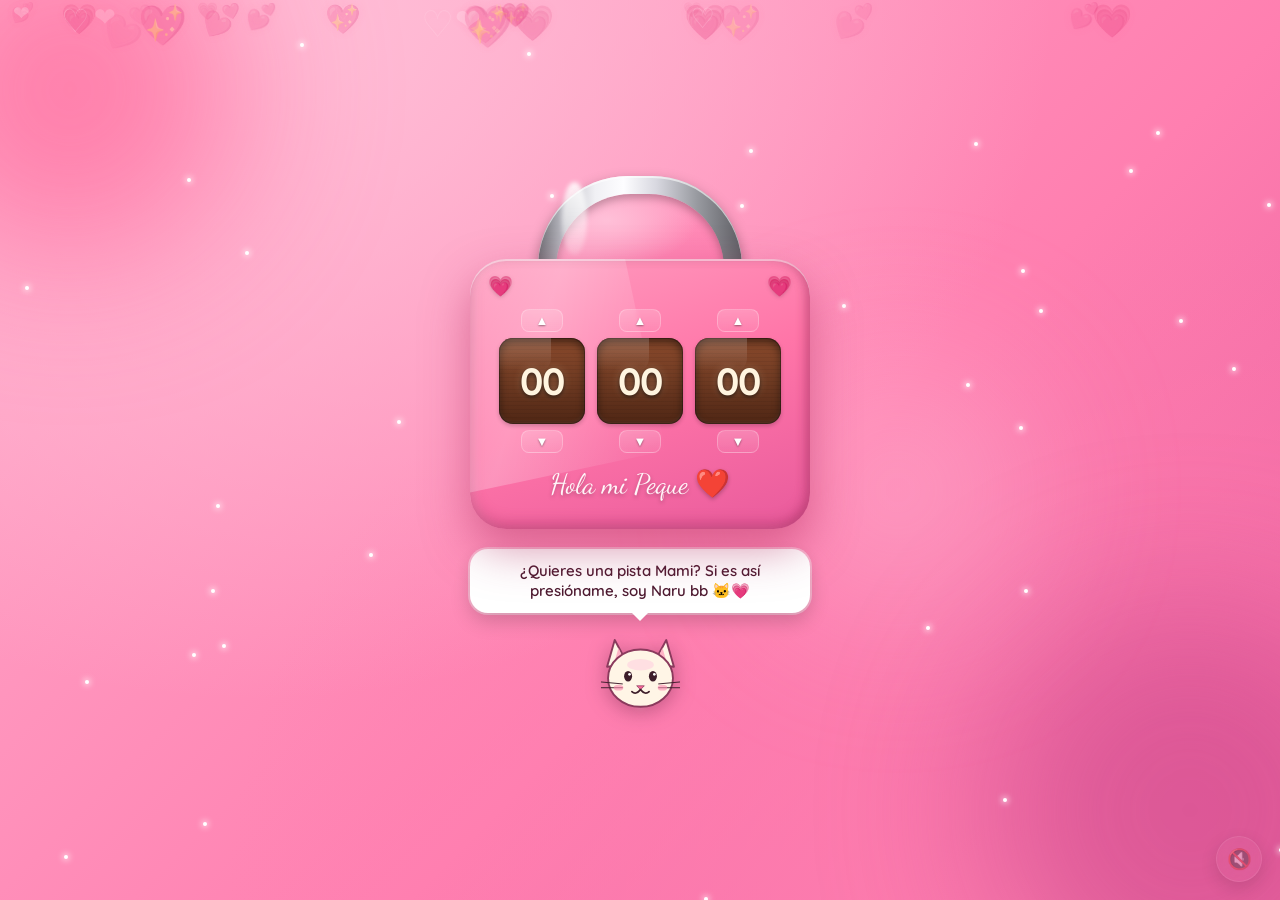
==== index.html @ a6a7d65a "Primer commit: detalle para mi peque" ====
<!DOCTYPE html>
<html lang="es">
<head>
    <meta charset="UTF-8">
    <meta name="viewport" content="width=device-width, initial-scale=1.0, maximum-scale=1.0, user-scalable=no">
    <meta name="theme-color" content="#ff8fb1">
    <title>Para Mi Amor 💖</title>
    <link rel="stylesheet" href="css/lock.css">
    <link href="https://fonts.googleapis.com/css2?family=Dancing+Script:wght@600;700&family=Quicksand:wght@500;600;700&display=swap" rel="stylesheet">
</head>
<body>
    <!-- Animated background layers -->
    <div class="bg-blob blob-1"></div>
    <div class="bg-blob blob-2"></div>
    <div class="bg-blob blob-3"></div>
    <div class="sparkles" id="sparkles"></div>
    <div class="hearts-bg" id="heartsBg"></div>

    <div class="lock-container">
        <div class="lock" id="lock">
            <!-- Shackle (top metal arch) -->
            <div class="shackle">
                <div class="shackle-shine"></div>
            </div>

            <!-- Lock body -->
            <div class="lock-body">
                <div class="body-glare"></div>
                <span class="corner-heart top-left">💗</span>
                <span class="corner-heart top-right">💗</span>

                <div class="dials">
                    <div class="dial">
                        <button class="arrow up" data-index="0" data-dir="1" aria-label="subir">▲</button>
                        <div class="dial-window">
                            <div class="dial-track" id="track-0">
                                <span class="dial-num">00</span>
                            </div>
                            <div class="dial-glare"></div>
                        </div>
                        <button class="arrow down" data-index="0" data-dir="-1" aria-label="bajar">▼</button>
                    </div>
                    <div class="dial">
                        <button class="arrow up" data-index="1" data-dir="1" aria-label="subir">▲</button>
                        <div class="dial-window">
                            <div class="dial-track" id="track-1">
                                <span class="dial-num">00</span>
                            </div>
                            <div class="dial-glare"></div>
                        </div>
                        <button class="arrow down" data-index="1" data-dir="-1" aria-label="bajar">▼</button>
                    </div>
                    <div class="dial">
                        <button class="arrow up" data-index="2" data-dir="1" aria-label="subir">▲</button>
                        <div class="dial-window">
                            <div class="dial-track" id="track-2">
                                <span class="dial-num">00</span>
                            </div>
                            <div class="dial-glare"></div>
                        </div>
                        <button class="arrow down" data-index="2" data-dir="-1" aria-label="bajar">▼</button>
                    </div>
                </div>

                <p class="status" id="status">Hola mi Peque ❤️</p>
            </div>
        </div>

        <!-- Naru the cat with speech bubble (clickable for hint) -->
        <div class="naru-wrap">
            <div class="bubble" id="naruBubble">
                <span id="bubbleText">¿Quieres una pista Mami? Si es así presióname, soy Naru bb 🐱💗</span>
                <div class="bubble-tail"></div>
            </div>

            <button class="naru-cat" id="naruCat" aria-label="Naru, dame una pista">
                <svg viewBox="0 0 110 110" xmlns="http://www.w3.org/2000/svg">
                    <!-- ears outer -->
                    <path d="M20 50 L28 22 L42 48 Z" fill="#fff5e6" stroke="#8b3a5d" stroke-width="2" stroke-linejoin="round"/>
                    <path d="M68 48 L82 22 L90 50 Z" fill="#fff5e6" stroke="#8b3a5d" stroke-width="2" stroke-linejoin="round"/>
                    <!-- ears inner -->
                    <path d="M28 44 L32 30 L38 44 Z" fill="#ffb3c6"/>
                    <path d="M72 44 L78 30 L82 44 Z" fill="#ffb3c6"/>
                    <!-- head -->
                    <ellipse cx="55" cy="62" rx="34" ry="30" fill="#fff5e6" stroke="#8b3a5d" stroke-width="2"/>
                    <!-- forehead patch (pink) -->
                    <ellipse cx="55" cy="48" rx="14" ry="6" fill="#ffd0e0" opacity="0.6"/>
                    <!-- eyes -->
                    <ellipse class="cat-eye" cx="42" cy="60" rx="4.2" ry="5.5" fill="#3d1d2a"/>
                    <ellipse class="cat-eye" cx="68" cy="60" rx="4.2" ry="5.5" fill="#3d1d2a"/>
                    <circle cx="43.5" cy="58" r="1.4" fill="#fff"/>
                    <circle cx="69.5" cy="58" r="1.4" fill="#fff"/>
                    <!-- nose -->
                    <path d="M51 70 L59 70 L55 74 Z" fill="#ff6b9d" stroke="#8b3a5d" stroke-width="0.8" stroke-linejoin="round"/>
                    <!-- mouth -->
                    <path d="M55 74 Q50 80 46 76" stroke="#3d1d2a" stroke-width="1.8" fill="none" stroke-linecap="round"/>
                    <path d="M55 74 Q60 80 64 76" stroke="#3d1d2a" stroke-width="1.8" fill="none" stroke-linecap="round"/>
                    <!-- whiskers -->
                    <line x1="14" y1="66" x2="36" y2="68" stroke="#3d1d2a" stroke-width="1" stroke-linecap="round"/>
                    <line x1="14" y1="72" x2="36" y2="72" stroke="#3d1d2a" stroke-width="1" stroke-linecap="round"/>
                    <line x1="74" y1="68" x2="96" y2="66" stroke="#3d1d2a" stroke-width="1" stroke-linecap="round"/>
                    <line x1="74" y1="72" x2="96" y2="72" stroke="#3d1d2a" stroke-width="1" stroke-linecap="round"/>
                    <!-- blush -->
                    <ellipse cx="32" cy="72" rx="5" ry="3" fill="#ff8ab0" opacity="0.6"/>
                    <ellipse cx="78" cy="72" rx="5" ry="3" fill="#ff8ab0" opacity="0.6"/>
                </svg>
            </button>
        </div>
    </div>

    <script src="js/lock.js"></script>
    <script src="js/music.js"></script>
    <script>startMusic('menu');</script>
</body>
</html>
---- css/lock.css ----
* {
    margin: 0;
    padding: 0;
    box-sizing: border-box;
    -webkit-tap-highlight-color: transparent;
}

html, body {
    min-height: 100%;
    overflow-x: hidden;
    overflow-y: auto;
    font-family: 'Quicksand', sans-serif;
    background:
        radial-gradient(ellipse at 20% 0%,  #ffc0d8 0%, transparent 55%),
        radial-gradient(ellipse at 80% 100%, #ff7fb0 0%, transparent 55%),
        linear-gradient(135deg, #ffaecc 0%, #ff7fb0 60%, #e85a9c 100%);
    background-attachment: fixed;
    user-select: none;
    -webkit-user-select: none;
}

/* ===== Animated gradient blobs in the background ===== */
.bg-blob {
    position: fixed;
    border-radius: 50%;
    filter: blur(80px);
    opacity: 0.55;
    z-index: 0;
    pointer-events: none;
    animation: blobFloat 18s ease-in-out infinite;
}
.blob-1 {
    width: 340px; height: 340px;
    background: #ff4e89;
    top: -80px; left: -100px;
    animation-delay: -2s;
}
.blob-2 {
    width: 420px; height: 420px;
    background: #c43e85;
    bottom: -120px; right: -120px;
    animation-delay: -8s;
    animation-duration: 22s;
}
.blob-3 {
    width: 260px; height: 260px;
    background: #ffd1e2;
    top: 40%; left: 60%;
    animation-delay: -14s;
    animation-duration: 26s;
    opacity: 0.35;
}
@keyframes blobFloat {
    0%, 100% { transform: translate(0, 0) scale(1); }
    33%      { transform: translate(40px, -30px) scale(1.08); }
    66%      { transform: translate(-30px, 40px) scale(0.95); }
}

/* ===== Sparkles ===== */
.sparkles {
    position: fixed;
    inset: 0;
    z-index: 1;
    pointer-events: none;
    overflow: hidden;
}
.sparkle {
    position: absolute;
    width: 4px;
    height: 4px;
    background: #fff;
    border-radius: 50%;
    box-shadow: 0 0 6px 1px rgba(255, 255, 255, 0.9);
    animation: twinkleSparkle ease-in-out infinite;
}
@keyframes twinkleSparkle {
    0%, 100% { opacity: 0; transform: scale(0.5); }
    50%      { opacity: 1; transform: scale(1.2); }
}

/* ===== Floating hearts background ===== */
.hearts-bg {
    position: fixed;
    inset: 0;
    overflow: hidden;
    z-index: 1;
    pointer-events: none;
}

.hearts-bg .bg-heart {
    position: absolute;
    color: rgba(255, 255, 255, 0.4);
    font-size: 26px;
    animation: floatHeart linear infinite;
    filter: drop-shadow(0 0 4px rgba(255, 100, 150, 0.4));
}

@keyframes floatHeart {
    0%   { transform: translateY(110vh) scale(0.6) rotate(-10deg); opacity: 0; }
    10%  { opacity: 0.85; }
    90%  { opacity: 0.85; }
    100% { transform: translateY(-20vh) scale(1.1) rotate(15deg); opacity: 0; }
}

/* ===== Lock container ===== */
.lock-container {
    position: relative;
    z-index: 5;
    min-height: 100vh;
    display: flex;
    flex-direction: column;
    justify-content: center;
    align-items: center;
    padding: 30px 16px 30px;
    gap: 12px;
}

.lock {
    position: relative;
    width: min(86vw, 340px);
    animation: lockBobble 4s ease-in-out infinite;
}

@keyframes lockBobble {
    0%, 100% { transform: translateY(0) rotate(-0.5deg); }
    50%      { transform: translateY(-6px) rotate(0.5deg); }
}

/* ===== Shackle (chrome metal arch) ===== */
.shackle {
    position: relative;
    width: 60%;
    height: 105px;
    margin: 0 auto -22px;
    border-radius: 90px 90px 6px 6px;
    /* Chrome metal gradient on the outside */
    background:
        linear-gradient(90deg,
            #6e6e74 0%,
            #b8b8c0 12%,
            #f0f0f4 28%,
            #fdfdff 42%,
            #d8d8e0 58%,
            #989aa0 78%,
            #5e5e64 100%);
    box-shadow:
        0 6px 14px rgba(0, 0, 0, 0.35),
        inset 0 2px 0 rgba(255, 255, 255, 0.6);
    z-index: 1;
}
/* Cut out the inside to make it an arch */
.shackle::before {
    content: '';
    position: absolute;
    top: 18px;
    left: 50%;
    transform: translateX(-50%);
    width: calc(100% - 36px);
    height: calc(100% - 18px);
    background: inherit; /* inherit from body via blob bg... actually use bg color */
    background:
        radial-gradient(ellipse at 30% 30%,  #ffc0d8 0%, transparent 55%),
        radial-gradient(ellipse at 80% 100%, #ff7fb0 0%, transparent 55%),
        linear-gradient(135deg, #ffaecc 0%, #ff7fb0 100%);
    border-radius: 75px 75px 0 0;
    box-shadow: inset 0 4px 8px rgba(0, 0, 0, 0.25);
}
.shackle-shine {
    position: absolute;
    top: 6px;
    left: 12%;
    width: 12%;
    height: 70%;
    background: linear-gradient(180deg, rgba(255,255,255,0.85), rgba(255,255,255,0.2));
    border-radius: 50%;
    filter: blur(2px);
    z-index: 2;
}

/* ===== Lock body ===== */
.lock-body {
    position: relative;
    background: linear-gradient(160deg, #ff9ec0 0%, #ff75a8 50%, #e85a9c 100%);
    border-radius: 36px;
    padding: 42px 22px 28px;
    box-shadow:
        0 20px 45px rgba(180, 50, 100, 0.5),
        inset 0 2px 0 rgba(255, 255, 255, 0.45),
        inset 0 -6px 14px rgba(160, 40, 90, 0.4),
        inset 4px 0 10px rgba(255, 255, 255, 0.18),
        inset -4px 0 10px rgba(120, 20, 60, 0.25);
    z-index: 2;
    overflow: hidden;
}

/* Soft glare across the body */
.body-glare {
    position: absolute;
    top: -20%;
    left: -10%;
    width: 60%;
    height: 100%;
    background: linear-gradient(120deg, transparent, rgba(255,255,255,0.25), transparent);
    transform: rotate(-12deg);
    pointer-events: none;
    animation: glareSlide 6s ease-in-out infinite;
}
@keyframes glareSlide {
    0%, 100% { transform: translateX(-30%) rotate(-12deg); opacity: 0; }
    50%      { transform: translateX(80%)  rotate(-12deg); opacity: 0.8; }
}

.corner-heart {
    position: absolute;
    top: 14px;
    font-size: 20px;
    filter: drop-shadow(0 1px 2px rgba(0,0,0,0.2));
    animation: cornerPulse 1.8s ease-in-out infinite;
    z-index: 3;
}
.corner-heart.top-left  { left: 18px; }
.corner-heart.top-right { right: 18px; animation-delay: 0.9s; }
@keyframes cornerPulse {
    0%, 100% { transform: scale(1); }
    50%      { transform: scale(1.15); }
}

/* ===== Dials ===== */
.dials {
    display: flex;
    justify-content: center;
    gap: 12px;
    margin: 8px 0 14px;
    position: relative;
    z-index: 3;
}

.dial {
    display: flex;
    flex-direction: column;
    align-items: center;
    gap: 6px;
    flex: 1;
    max-width: 86px;
}

.dial-window {
    position: relative;
    width: 100%;
    aspect-ratio: 1 / 1;
    /* darker leather-like surface with grain */
    background:
        linear-gradient(180deg, #8b4a2c 0%, #6e3a22 50%, #4f2614 100%);
    border-radius: 14px;
    overflow: hidden;
    box-shadow:
        inset 0 4px 8px rgba(0, 0, 0, 0.55),
        inset 0 -2px 4px rgba(255, 255, 255, 0.08),
        inset 0 0 0 1px rgba(0, 0, 0, 0.3),
        0 2px 4px rgba(0, 0, 0, 0.2);
}

.dial-track {
    position: absolute;
    inset: 0;
    display: flex;
    flex-direction: column;
    align-items: center;
    justify-content: center;
    transition: transform 0.18s cubic-bezier(0.34, 1.56, 0.64, 1);
}

.dial-num {
    color: #fff5e0;
    font-size: clamp(28px, 8vw, 38px);
    font-weight: 700;
    line-height: 1;
    text-shadow:
        0 2px 4px rgba(0, 0, 0, 0.6),
        0 0 8px rgba(255, 220, 180, 0.3);
    letter-spacing: -1px;
}

/* Subtle horizontal scan-line groove across the dial */
.dial-window::before {
    content: '';
    position: absolute;
    inset: 0;
    background:
        repeating-linear-gradient(180deg,
            transparent 0,
            transparent 3px,
            rgba(0, 0, 0, 0.06) 3px,
            rgba(0, 0, 0, 0.06) 4px);
    pointer-events: none;
}

.dial-glare {
    position: absolute;
    top: 0; left: 0;
    width: 60%;
    height: 40%;
    background: linear-gradient(180deg, rgba(255,255,255,0.18), transparent);
    border-radius: 14px 0 14px 0;
    pointer-events: none;
}

.dial-track.bump { animation: dialBump 0.3s ease; }
@keyframes dialBump {
    0%   { transform: translateY(0); }
    45%  { transform: translateY(-32%); opacity: 0; }
    55%  { transform: translateY(32%);  opacity: 0; }
    100% { transform: translateY(0); opacity: 1; }
}

/* Arrows */
.arrow {
    background: linear-gradient(180deg, rgba(255,255,255,0.18), rgba(255,255,255,0.06));
    border: 1px solid rgba(255, 255, 255, 0.25);
    color: #fff;
    font-size: 13px;
    cursor: pointer;
    padding: 4px 14px;
    line-height: 1;
    border-radius: 8px;
    text-shadow: 0 1px 2px rgba(0, 0, 0, 0.4);
    transition: transform 0.12s ease, background 0.15s ease;
    backdrop-filter: blur(2px);
    -webkit-backdrop-filter: blur(2px);
}
.arrow:active { transform: scale(0.85); background: rgba(255,255,255,0.3); }
.arrow:hover  { background: rgba(255, 255, 255, 0.25); }

.status {
    color: #fff5f8;
    text-align: center;
    font-family: 'Dancing Script', cursive;
    font-size: clamp(22px, 5.8vw, 28px);
    margin-top: 4px;
    min-height: 32px;
    text-shadow: 0 2px 4px rgba(0, 0, 0, 0.25);
    transition: color 0.3s ease;
    position: relative;
    z-index: 3;
}
.status.error   { color: #fff; animation: shake 0.4s; }
.status.success { color: #fff7c0; }

@keyframes shake {
    0%, 100% { transform: translateX(0); }
    25%      { transform: translateX(-6px); }
    75%      { transform: translateX(6px); }
}

.lock.unlocked { animation: unlockAnim 1s forwards; }
@keyframes unlockAnim {
    50%  { transform: scale(1.05); }
    100% { transform: scale(1.15) translateY(-10px); opacity: 0; }
}

/* ===== Naru the cat ===== */
.naru-wrap {
    margin-top: 8px;
    display: flex;
    flex-direction: column;
    align-items: center;
    gap: 6px;
    width: min(86vw, 340px);
}

.bubble {
    position: relative;
    background: #fff;
    color: #4d1a30;
    padding: 12px 16px;
    border-radius: 18px;
    font-size: clamp(13px, 3.6vw, 15px);
    font-weight: 600;
    line-height: 1.35;
    text-align: center;
    max-width: 100%;
    box-shadow:
        0 8px 20px rgba(0, 0, 0, 0.18),
        0 0 0 2px rgba(255, 255, 255, 0.4);
    animation: bubbleIn 0.6s ease-out 0.4s both, bubbleFloat 3.2s ease-in-out 1.2s infinite;
}
@keyframes bubbleIn {
    from { opacity: 0; transform: scale(0.6) translateY(10px); }
    to   { opacity: 1; transform: scale(1)    translateY(0);  }
}
@keyframes bubbleFloat {
    0%, 100% { transform: translateY(0); }
    50%      { transform: translateY(-4px); }
}
.bubble-tail {
    position: absolute;
    bottom: -8px;
    left: 50%;
    transform: translateX(-50%);
    width: 0; height: 0;
    border-left: 10px solid transparent;
    border-right: 10px solid transparent;
    border-top: 10px solid #fff;
}
.bubble.hint {
    background: linear-gradient(135deg, #ffe9f1, #ffd0e2);
    color: #6b1f3d;
    animation: bubbleIn 0.5s ease-out both, bubbleFloat 3.2s ease-in-out 1s infinite;
}
.bubble.hint .bubble-tail {
    border-top-color: #ffd0e2;
}

.naru-cat {
    background: none;
    border: none;
    padding: 0;
    cursor: pointer;
    width: 105px;
    height: 105px;
    animation: catBob 2.4s ease-in-out infinite;
    transition: transform 0.18s ease;
    filter: drop-shadow(0 4px 10px rgba(80, 20, 50, 0.35));
}
.naru-cat:active { transform: scale(0.92); }
.naru-cat:hover  { transform: rotate(-4deg); }
@keyframes catBob {
    0%, 100% { transform: translateY(0)  rotate(-2deg); }
    50%      { transform: translateY(-4px) rotate(2deg); }
}
.naru-cat svg { width: 100%; height: 100%; display: block; }

/* eye-blink animation */
.naru-cat .cat-eye {
    animation: blink 5s ease-in-out infinite;
    transform-origin: center;
}
@keyframes blink {
    0%, 92%, 100% { transform: scaleY(1); }
    94%, 98%      { transform: scaleY(0.1); }
}

@media (max-height: 700px) {
    .lock-container { padding-top: 16px; padding-bottom: 16px; gap: 6px; }
    .naru-cat { width: 88px; height: 88px; }
}
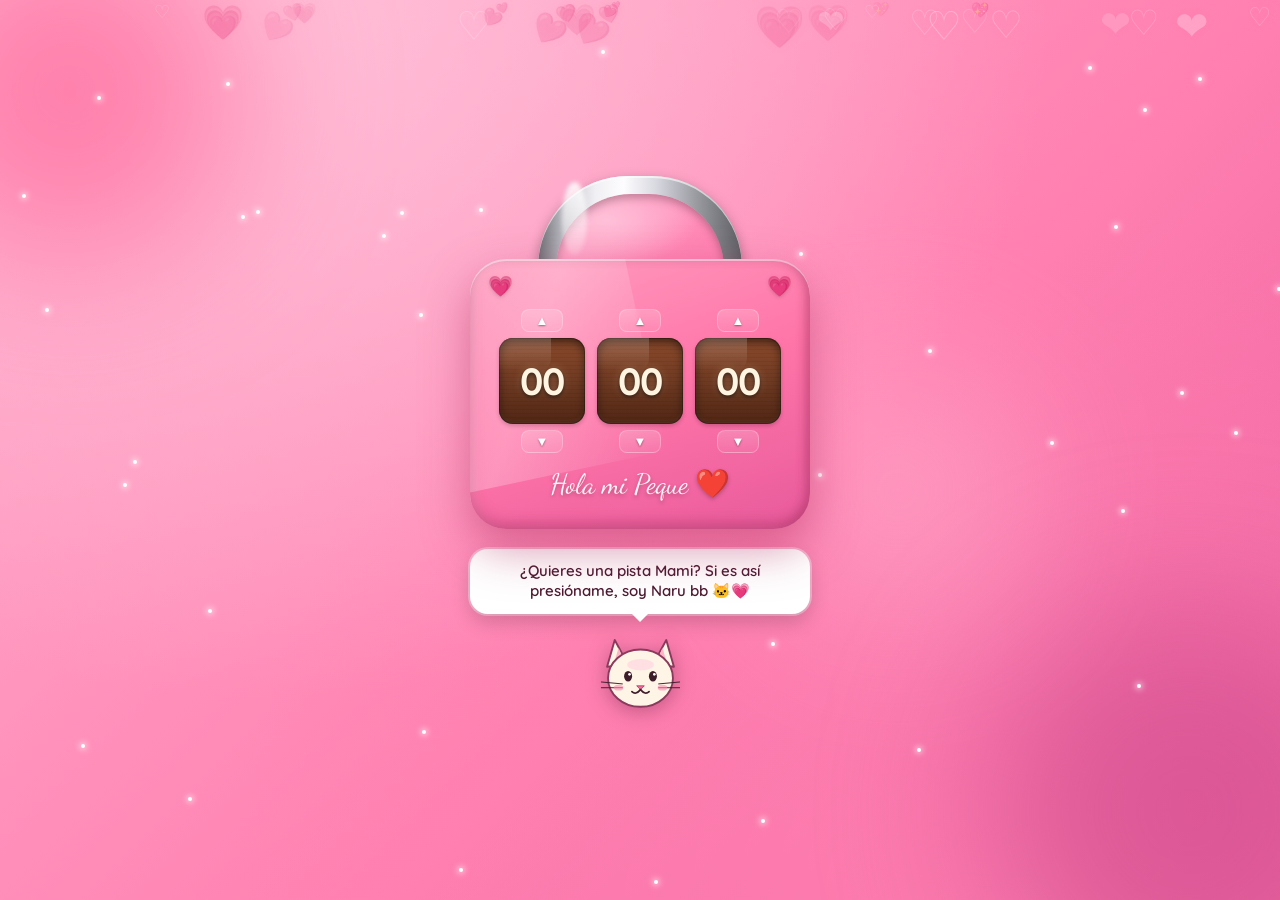
==== commit 8663b7ca: "Sorpresa de 6 meses: musica continua, candado con teclado y seccion sorpresa - Musica continua sin c" ====
--- a/index.html
+++ b/index.html
@@ -2,114 +2,38 @@
 <html lang="es">
 <head>
     <meta charset="UTF-8">
-    <meta name="viewport" content="width=device-width, initial-scale=1.0, maximum-scale=1.0, user-scalable=no">
+    <meta name="viewport" content="width=device-width, initial-scale=1.0, maximum-scale=1.0, user-scalable=no, viewport-fit=cover">
     <meta name="theme-color" content="#ff8fb1">
     <title>Para Mi Amor 💖</title>
-    <link rel="stylesheet" href="css/lock.css">
-    <link href="https://fonts.googleapis.com/css2?family=Dancing+Script:wght@600;700&family=Quicksand:wght@500;600;700&display=swap" rel="stylesheet">
+    <style>
+        /*
+         * SHELL: esta página nunca se recarga al navegar entre secciones.
+         * Las secciones se cargan dentro del <iframe>, así la música (que vive
+         * aquí, en js/shell.js) NUNCA se corta. Solo cambia cuando una sección
+         * pide otra pista distinta.
+         */
+        html, body { height: 100%; margin: 0; background: #15041c; overflow: hidden; }
+        #appFrame {
+            position: fixed;
+            inset: 0;
+            width: 100%;
+            height: 100%;
+            border: 0;
+            display: block;
+            background: transparent;
+        }
+        /* tiny fade between sections so el cambio se ve suave */
+        #appFrame { transition: opacity 0.25s ease; }
+        #appFrame.fading { opacity: 0; }
+    </style>
 </head>
 <body>
-    <!-- Animated background layers -->
-    <div class="bg-blob blob-1"></div>
-    <div class="bg-blob blob-2"></div>
-    <div class="bg-blob blob-3"></div>
-    <div class="sparkles" id="sparkles"></div>
-    <div class="hearts-bg" id="heartsBg"></div>
+    <iframe id="appFrame"
+            title="Para mi peque"
+            allow="autoplay; fullscreen; encrypted-media"
+            allowfullscreen
+            src="lock.html"></iframe>
 
-    <div class="lock-container">
-        <div class="lock" id="lock">
-            <!-- Shackle (top metal arch) -->
-            <div class="shackle">
-                <div class="shackle-shine"></div>
-            </div>
-
-            <!-- Lock body -->
-            <div class="lock-body">
-                <div class="body-glare"></div>
-                <span class="corner-heart top-left">💗</span>
-                <span class="corner-heart top-right">💗</span>
-
-                <div class="dials">
-                    <div class="dial">
-                        <button class="arrow up" data-index="0" data-dir="1" aria-label="subir">▲</button>
-                        <div class="dial-window">
-                            <div class="dial-track" id="track-0">
-                                <span class="dial-num">00</span>
-                            </div>
-                            <div class="dial-glare"></div>
-                        </div>
-                        <button class="arrow down" data-index="0" data-dir="-1" aria-label="bajar">▼</button>
-                    </div>
-                    <div class="dial">
-                        <button class="arrow up" data-index="1" data-dir="1" aria-label="subir">▲</button>
-                        <div class="dial-window">
-                            <div class="dial-track" id="track-1">
-                                <span class="dial-num">00</span>
-                            </div>
-                            <div class="dial-glare"></div>
-                        </div>
-                        <button class="arrow down" data-index="1" data-dir="-1" aria-label="bajar">▼</button>
-                    </div>
-                    <div class="dial">
-                        <button class="arrow up" data-index="2" data-dir="1" aria-label="subir">▲</button>
-                        <div class="dial-window">
-                            <div class="dial-track" id="track-2">
-                                <span class="dial-num">00</span>
-                            </div>
-                            <div class="dial-glare"></div>
-                        </div>
-                        <button class="arrow down" data-index="2" data-dir="-1" aria-label="bajar">▼</button>
-                    </div>
-                </div>
-
-                <p class="status" id="status">Hola mi Peque ❤️</p>
-            </div>
-        </div>
-
-        <!-- Naru the cat with speech bubble (clickable for hint) -->
-        <div class="naru-wrap">
-            <div class="bubble" id="naruBubble">
-                <span id="bubbleText">¿Quieres una pista Mami? Si es así presióname, soy Naru bb 🐱💗</span>
-                <div class="bubble-tail"></div>
-            </div>
-
-            <button class="naru-cat" id="naruCat" aria-label="Naru, dame una pista">
-                <svg viewBox="0 0 110 110" xmlns="http://www.w3.org/2000/svg">
-                    <!-- ears outer -->
-                    <path d="M20 50 L28 22 L42 48 Z" fill="#fff5e6" stroke="#8b3a5d" stroke-width="2" stroke-linejoin="round"/>
-                    <path d="M68 48 L82 22 L90 50 Z" fill="#fff5e6" stroke="#8b3a5d" stroke-width="2" stroke-linejoin="round"/>
-                    <!-- ears inner -->
-                    <path d="M28 44 L32 30 L38 44 Z" fill="#ffb3c6"/>
-                    <path d="M72 44 L78 30 L82 44 Z" fill="#ffb3c6"/>
-                    <!-- head -->
-                    <ellipse cx="55" cy="62" rx="34" ry="30" fill="#fff5e6" stroke="#8b3a5d" stroke-width="2"/>
-                    <!-- forehead patch (pink) -->
-                    <ellipse cx="55" cy="48" rx="14" ry="6" fill="#ffd0e0" opacity="0.6"/>
-                    <!-- eyes -->
-                    <ellipse class="cat-eye" cx="42" cy="60" rx="4.2" ry="5.5" fill="#3d1d2a"/>
-                    <ellipse class="cat-eye" cx="68" cy="60" rx="4.2" ry="5.5" fill="#3d1d2a"/>
-                    <circle cx="43.5" cy="58" r="1.4" fill="#fff"/>
-                    <circle cx="69.5" cy="58" r="1.4" fill="#fff"/>
-                    <!-- nose -->
-                    <path d="M51 70 L59 70 L55 74 Z" fill="#ff6b9d" stroke="#8b3a5d" stroke-width="0.8" stroke-linejoin="round"/>
-                    <!-- mouth -->
-                    <path d="M55 74 Q50 80 46 76" stroke="#3d1d2a" stroke-width="1.8" fill="none" stroke-linecap="round"/>
-                    <path d="M55 74 Q60 80 64 76" stroke="#3d1d2a" stroke-width="1.8" fill="none" stroke-linecap="round"/>
-                    <!-- whiskers -->
-                    <line x1="14" y1="66" x2="36" y2="68" stroke="#3d1d2a" stroke-width="1" stroke-linecap="round"/>
-                    <line x1="14" y1="72" x2="36" y2="72" stroke="#3d1d2a" stroke-width="1" stroke-linecap="round"/>
-                    <line x1="74" y1="68" x2="96" y2="66" stroke="#3d1d2a" stroke-width="1" stroke-linecap="round"/>
-                    <line x1="74" y1="72" x2="96" y2="72" stroke="#3d1d2a" stroke-width="1" stroke-linecap="round"/>
-                    <!-- blush -->
-                    <ellipse cx="32" cy="72" rx="5" ry="3" fill="#ff8ab0" opacity="0.6"/>
-                    <ellipse cx="78" cy="72" rx="5" ry="3" fill="#ff8ab0" opacity="0.6"/>
-                </svg>
-            </button>
-        </div>
-    </div>
-
-    <script src="js/lock.js"></script>
-    <script src="js/music.js"></script>
-    <script>startMusic('menu');</script>
+    <script src="js/shell.js"></script>
 </body>
 </html>
